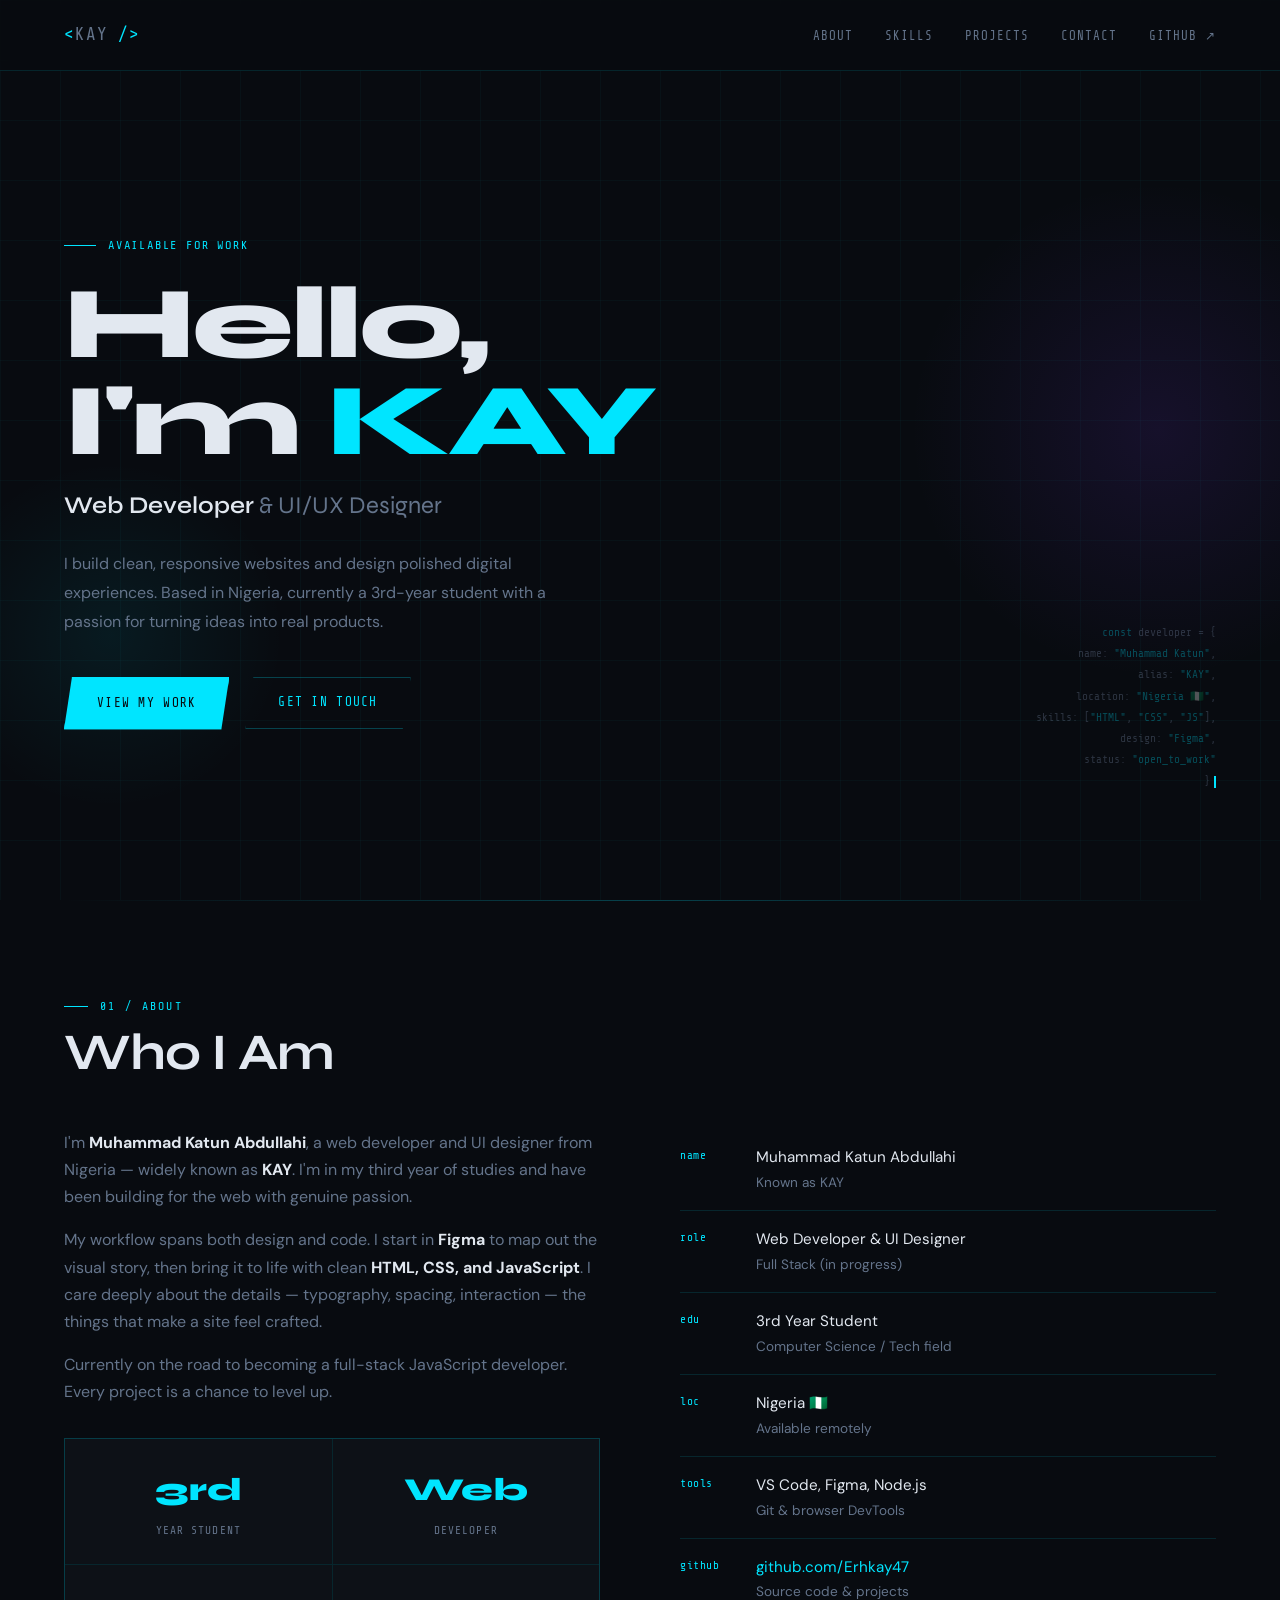
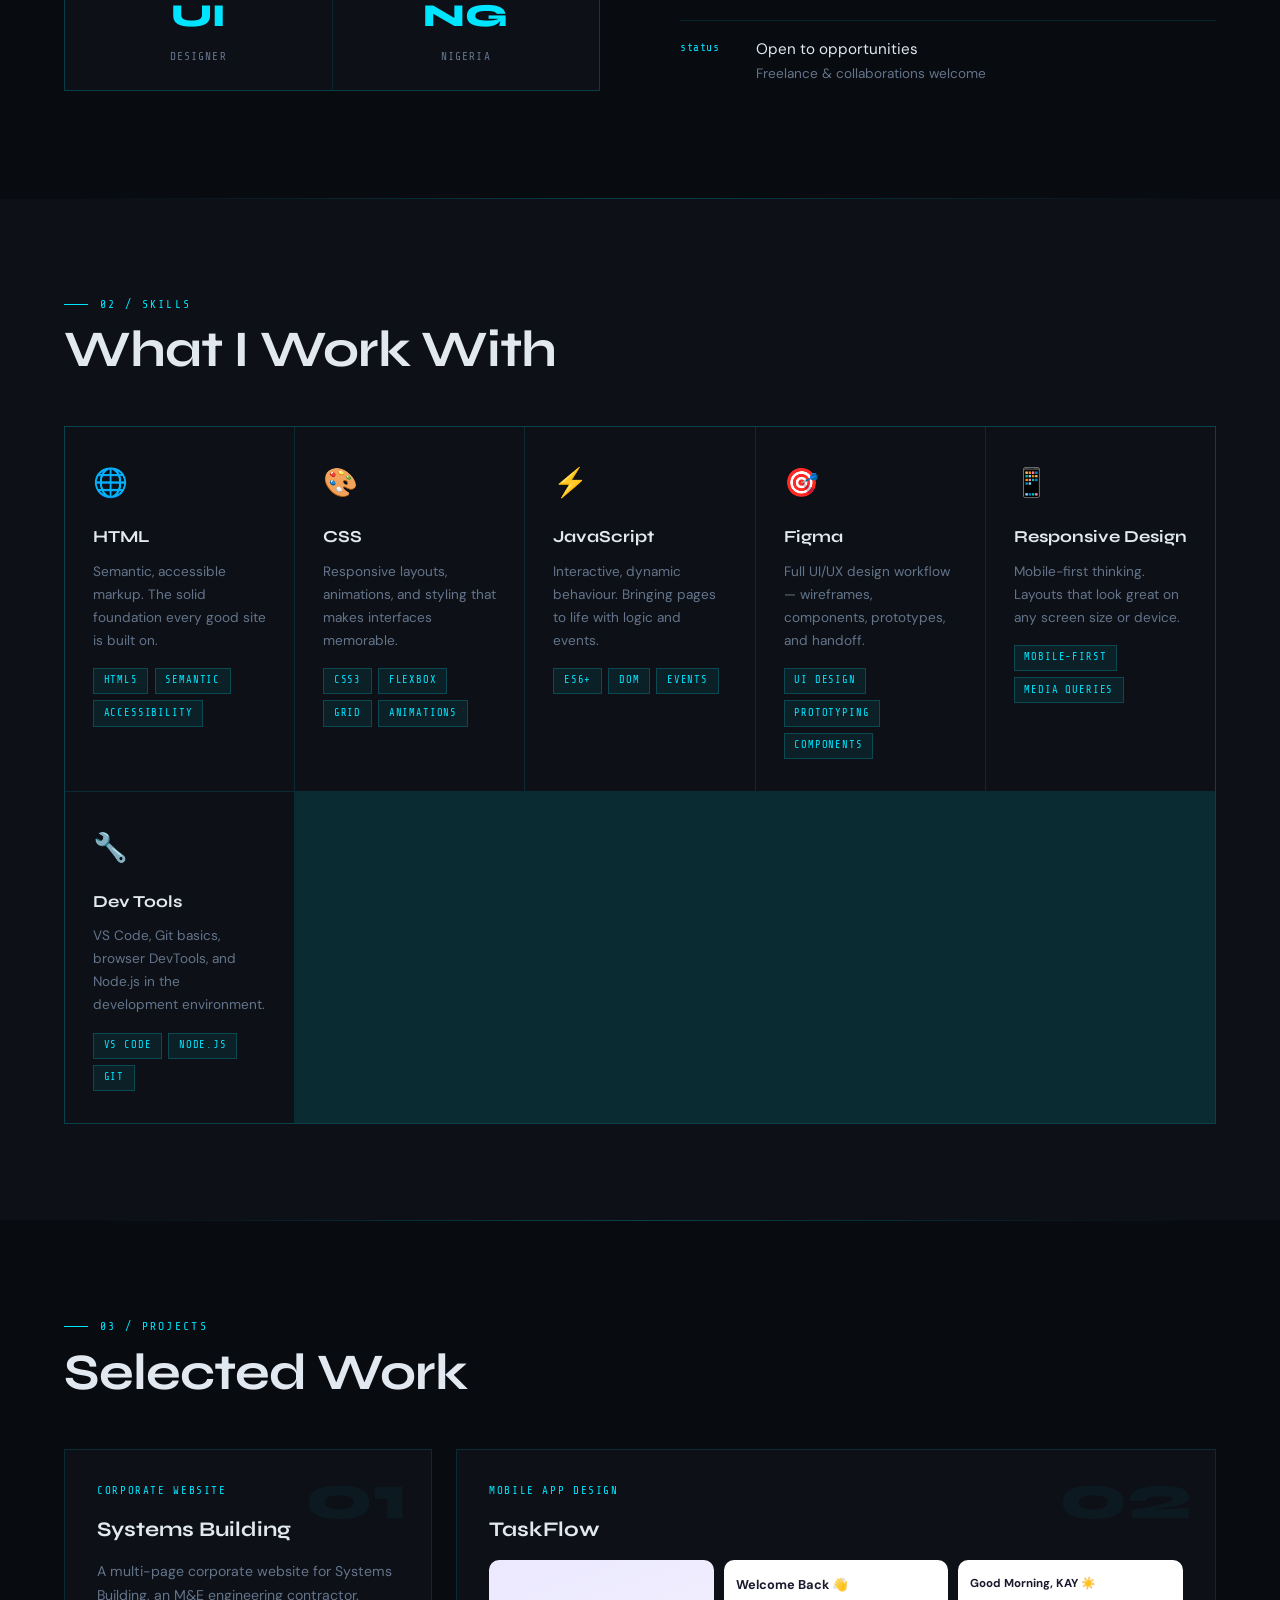
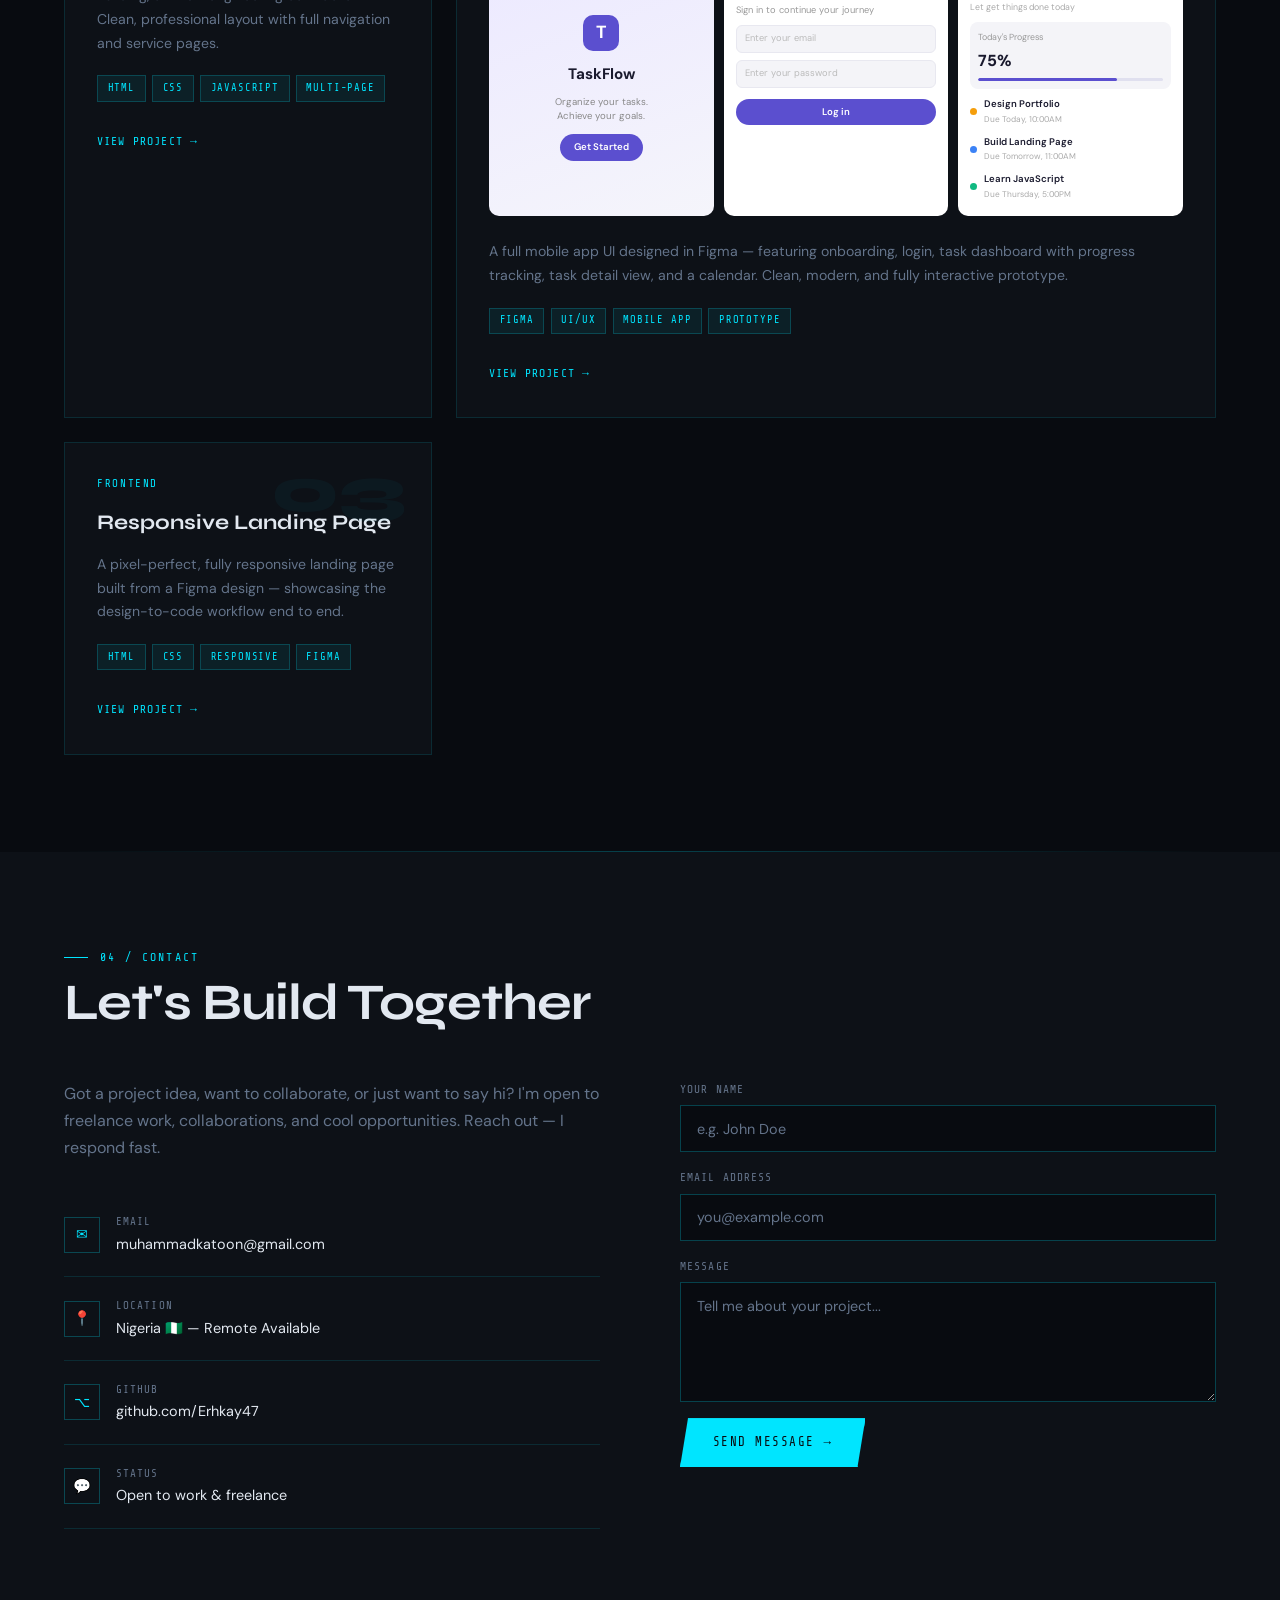
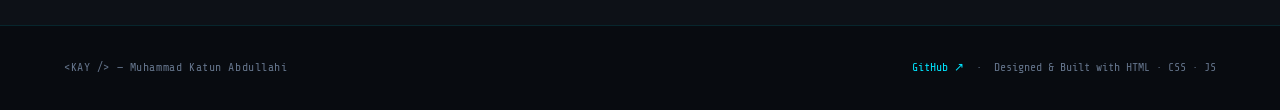
==== index.html @ c8a6af9a "Add files via upload" ====
<!DOCTYPE html>
<html lang="en">
<head>
  <meta charset="UTF-8">
  <meta name="viewport" content="width=device-width, initial-scale=1.0">
  <title>KAY — Web Developer & Designer</title>
  <link href="https://fonts.googleapis.com/css2?family=Share+Tech+Mono&family=Syne:wght@400;600;700;800&family=DM+Sans:wght@300;400;500&display=swap" rel="stylesheet">
  <link rel="stylesheet" href="style.css">
</head>
<body>

  <!-- NAV -->
  <nav>
    <a href="#home" class="nav-logo">&lt;<span>KAY</span> /&gt;</a>
    <ul class="nav-links" id="navLinks">
      <li><a href="#about" class="nav-close-link">About</a></li>
      <li><a href="#skills" class="nav-close-link">Skills</a></li>
      <li><a href="#projects" class="nav-close-link">Projects</a></li>
      <li><a href="#contact" class="nav-close-link">Contact</a></li>
      <li><a href="https://github.com/Erhkay47" target="_blank" rel="noopener">GitHub ↗</a></li>
    </ul>
    <button class="hamburger" id="hamburger" aria-label="Toggle menu">
      <span></span>
      <span></span>
      <span></span>
    </button>
  </nav>

  <!-- MOBILE MENU OVERLAY -->
  <div class="mobile-menu" id="mobileMenu">
    <ul>
      <li><a href="#about" class="mobile-link">About</a></li>
      <li><a href="#skills" class="mobile-link">Skills</a></li>
      <li><a href="#projects" class="mobile-link">Projects</a></li>
      <li><a href="#contact" class="mobile-link">Contact</a></li>
      <li><a href="https://github.com/Erhkay47" target="_blank" rel="noopener" class="mobile-link">GitHub ↗</a></li>
    </ul>
  </div>

  <!-- HERO -->
  <section class="hero" id="home">
    <div class="hero-grid-bg"></div>
    <div class="hero-glow"></div>
    <div class="hero-glow2"></div>

    <div class="hero-content">
      <div class="hero-tag fade-in">Available for work</div>
      <h1 class="hero-name fade-in">
        Hello,<br>I'm <span class="accent">KAY</span>
      </h1>
      <p class="hero-title fade-in">
        <strong>Web Developer</strong> & UI/UX Designer
      </p>
      <p class="hero-desc fade-in">
        I build clean, responsive websites and design polished digital experiences. Based in Nigeria, currently a 3rd-year student with a passion for turning ideas into real products.
      </p>
      <div class="hero-cta fade-in">
        <a href="#projects" class="btn-primary">View My Work</a>
        <a href="#contact" class="btn-secondary">Get In Touch</a>
      </div>
    </div>

    <div class="hero-code-block">
      <div><span class="hl">const</span> developer = {</div>
      <div>&nbsp;&nbsp;name: <span class="hl">"Muhammad Katun"</span>,</div>
      <div>&nbsp;&nbsp;alias: <span class="hl">"KAY"</span>,</div>
      <div>&nbsp;&nbsp;location: <span class="hl">"Nigeria 🇳🇬"</span>,</div>
      <div>&nbsp;&nbsp;skills: [<span class="hl">"HTML"</span>, <span class="hl">"CSS"</span>, <span class="hl">"JS"</span>],</div>
      <div>&nbsp;&nbsp;design: <span class="hl">"Figma"</span>,</div>
      <div>&nbsp;&nbsp;status: <span class="hl">"open_to_work"</span></div>
      <div>}<span class="cursor"></span></div>
    </div>
  </section>

  <div class="divider"></div>

  <!-- ABOUT -->
  <section id="about">
    <div class="section-label">01 / About</div>
    <h2 class="section-title">Who I Am</h2>

    <div class="about-layout">
      <div class="about-text">
        <p>
          I'm <strong>Muhammad Katun Abdullahi</strong>, a web developer and UI designer from Nigeria — widely known as <strong>KAY</strong>. I'm in my third year of studies and have been building for the web with genuine passion.
        </p>
        <p>
          My workflow spans both design and code. I start in <strong>Figma</strong> to map out the visual story, then bring it to life with clean <strong>HTML, CSS, and JavaScript</strong>. I care deeply about the details — typography, spacing, interaction — the things that make a site feel crafted.
        </p>
        <p>
          Currently on the road to becoming a full-stack JavaScript developer. Every project is a chance to level up.
        </p>

        <div class="about-stats">
          <div class="stat">
            <div class="stat-num">3rd</div>
            <div class="stat-label">Year Student</div>
          </div>
          <div class="stat">
            <div class="stat-num">Web</div>
            <div class="stat-label">Developer</div>
          </div>
          <div class="stat">
            <div class="stat-num">UI</div>
            <div class="stat-label">Designer</div>
          </div>
          <div class="stat">
            <div class="stat-num">NG</div>
            <div class="stat-label">Nigeria</div>
          </div>
        </div>
      </div>

      <div class="about-details">
        <div class="detail-item">
          <div class="detail-icon">name</div>
          <div class="detail-val">
            Muhammad Katun Abdullahi
            <span>Known as KAY</span>
          </div>
        </div>
        <div class="detail-item">
          <div class="detail-icon">role</div>
          <div class="detail-val">
            Web Developer & UI Designer
            <span>Full Stack (in progress)</span>
          </div>
        </div>
        <div class="detail-item">
          <div class="detail-icon">edu</div>
          <div class="detail-val">
            3rd Year Student
            <span>Computer Science / Tech field</span>
          </div>
        </div>
        <div class="detail-item">
          <div class="detail-icon">loc</div>
          <div class="detail-val">
            Nigeria 🇳🇬
            <span>Available remotely</span>
          </div>
        </div>
        <div class="detail-item">
          <div class="detail-icon">tools</div>
          <div class="detail-val">
            VS Code, Figma, Node.js
            <span>Git & browser DevTools</span>
          </div>
        </div>
        <div class="detail-item">
          <div class="detail-icon">github</div>
          <div class="detail-val">
            <a href="https://github.com/Erhkay47" target="_blank" rel="noopener" style="color: var(--accent); text-decoration: none;">github.com/Erhkay47</a>
            <span>Source code & projects</span>
          </div>
        </div>
        <div class="detail-item">
          <div class="detail-icon">status</div>
          <div class="detail-val">
            Open to opportunities
            <span>Freelance & collaborations welcome</span>
          </div>
        </div>
      </div>
    </div>
  </section>

  <div class="divider"></div>

  <!-- SKILLS -->
  <section id="skills">
    <div class="section-label">02 / Skills</div>
    <h2 class="section-title">What I Work With</h2>

    <div class="skills-grid">
      <div class="skill-card">
        <div class="skill-icon">🌐</div>
        <div class="skill-name">HTML</div>
        <div class="skill-desc">Semantic, accessible markup. The solid foundation every good site is built on.</div>
        <div class="skill-tags">
          <span class="tag">HTML5</span>
          <span class="tag">Semantic</span>
          <span class="tag">Accessibility</span>
        </div>
      </div>
      <div class="skill-card">
        <div class="skill-icon">🎨</div>
        <div class="skill-name">CSS</div>
        <div class="skill-desc">Responsive layouts, animations, and styling that makes interfaces memorable.</div>
        <div class="skill-tags">
          <span class="tag">CSS3</span>
          <span class="tag">Flexbox</span>
          <span class="tag">Grid</span>
          <span class="tag">Animations</span>
        </div>
      </div>
      <div class="skill-card">
        <div class="skill-icon">⚡</div>
        <div class="skill-name">JavaScript</div>
        <div class="skill-desc">Interactive, dynamic behaviour. Bringing pages to life with logic and events.</div>
        <div class="skill-tags">
          <span class="tag">ES6+</span>
          <span class="tag">DOM</span>
          <span class="tag">Events</span>
        </div>
      </div>
      <div class="skill-card">
        <div class="skill-icon">🎯</div>
        <div class="skill-name">Figma</div>
        <div class="skill-desc">Full UI/UX design workflow — wireframes, components, prototypes, and handoff.</div>
        <div class="skill-tags">
          <span class="tag">UI Design</span>
          <span class="tag">Prototyping</span>
          <span class="tag">Components</span>
        </div>
      </div>
      <div class="skill-card">
        <div class="skill-icon">📱</div>
        <div class="skill-name">Responsive Design</div>
        <div class="skill-desc">Mobile-first thinking. Layouts that look great on any screen size or device.</div>
        <div class="skill-tags">
          <span class="tag">Mobile-first</span>
          <span class="tag">Media Queries</span>
        </div>
      </div>
      <div class="skill-card">
        <div class="skill-icon">🔧</div>
        <div class="skill-name">Dev Tools</div>
        <div class="skill-desc">VS Code, Git basics, browser DevTools, and Node.js in the development environment.</div>
        <div class="skill-tags">
          <span class="tag">VS Code</span>
          <span class="tag">Node.js</span>
          <span class="tag">Git</span>
        </div>
      </div>
    </div>
  </section>

  <div class="divider"></div>

  <!-- PROJECTS -->
  <section id="projects">
    <div class="section-label">03 / Projects</div>
    <h2 class="section-title">Selected Work</h2>

    <div class="projects-grid">
      <div class="project-card" data-num="01">
        <div class="project-type">Corporate Website</div>
        <div class="project-title">Systems Building</div>
        <div class="project-desc">A multi-page corporate website for Systems Building, an M&E engineering contractor. Clean, professional layout with full navigation and service pages.</div>
        <div class="project-stack">
          <span class="tag">HTML</span>
          <span class="tag">CSS</span>
          <span class="tag">JavaScript</span>
          <span class="tag">Multi-page</span>
        </div>
        <a href="#" class="project-link">View project →</a>
      </div>

      <div class="project-card taskflow-card" data-num="02">
        <div class="project-type">Mobile App Design</div>
        <div class="project-title">TaskFlow</div>
        <div class="taskflow-screens">
          <div class="tf-screen tf-screen--onboard">
            <div class="tf-logo-wrap"><div class="tf-logo">T</div></div>
            <div class="tf-screen-title">TaskFlow</div>
            <div class="tf-screen-sub">Organize your tasks.<br>Achieve your goals.</div>
            <div class="tf-btn">Get Started</div>
          </div>
          <div class="tf-screen tf-screen--login">
            <div class="tf-login-title">Welcome Back 👋</div>
            <div class="tf-login-sub">Sign in to continue your journey</div>
            <div class="tf-input">Enter your email</div>
            <div class="tf-input">Enter your password</div>
            <div class="tf-btn">Log in</div>
          </div>
          <div class="tf-screen tf-screen--dash">
            <div class="tf-dash-greet">Good Morning, KAY ☀️</div>
            <div class="tf-dash-sub">Let get things done today</div>
            <div class="tf-progress-box">
              <div class="tf-progress-label">Today's Progress</div>
              <div class="tf-progress-num">75%</div>
              <div class="tf-progress-bar"><div class="tf-progress-fill"></div></div>
            </div>
            <div class="tf-task-item"><span class="tf-dot tf-dot--orange"></span><div><div class="tf-task-name">Design Portfolio</div><div class="tf-task-due">Due Today, 10:00AM</div></div></div>
            <div class="tf-task-item"><span class="tf-dot tf-dot--blue"></span><div><div class="tf-task-name">Build Landing Page</div><div class="tf-task-due">Due Tomorrow, 11:00AM</div></div></div>
            <div class="tf-task-item"><span class="tf-dot tf-dot--green"></span><div><div class="tf-task-name">Learn JavaScript</div><div class="tf-task-due">Due Thursday, 5:00PM</div></div></div>
          </div>
        </div>
        <div class="project-desc">A full mobile app UI designed in Figma — featuring onboarding, login, task dashboard with progress tracking, task detail view, and a calendar. Clean, modern, and fully interactive prototype.</div>
        <div class="project-stack">
          <span class="tag">Figma</span>
          <span class="tag">UI/UX</span>
          <span class="tag">Mobile App</span>
          <span class="tag">Prototype</span>
        </div>
        <a href="#" class="project-link">View project →</a>
      </div>

      <div class="project-card" data-num="03">
        <div class="project-type">Frontend</div>
        <div class="project-title">Responsive Landing Page</div>
        <div class="project-desc">A pixel-perfect, fully responsive landing page built from a Figma design — showcasing the design-to-code workflow end to end.</div>
        <div class="project-stack">
          <span class="tag">HTML</span>
          <span class="tag">CSS</span>
          <span class="tag">Responsive</span>
          <span class="tag">Figma</span>
        </div>
        <a href="#" class="project-link">View project →</a>
      </div>
    </div>
  </section>

  <div class="divider"></div>

  <!-- CONTACT -->
  <section id="contact">
    <div class="section-label">04 / Contact</div>
    <h2 class="section-title">Let's Build Together</h2>

    <div class="contact-layout">
      <div class="contact-info">
        <p>Got a project idea, want to collaborate, or just want to say hi? I'm open to freelance work, collaborations, and cool opportunities. Reach out — I respond fast.</p>

        <a href="mailto:muhammadkatoon@gmail.com" class="contact-item">
          <div class="contact-item-icon">✉</div>
          <div>
            <div class="contact-item-label">Email</div>
            <div class="contact-item-val">muhammadkatoon@gmail.com</div>
          </div>
        </a>

        <div class="contact-item">
          <div class="contact-item-icon">📍</div>
          <div>
            <div class="contact-item-label">Location</div>
            <div class="contact-item-val">Nigeria 🇳🇬 — Remote Available</div>
          </div>
        </div>

        <a href="https://github.com/Erhkay47" target="_blank" rel="noopener" class="contact-item">
          <div class="contact-item-icon">⌥</div>
          <div>
            <div class="contact-item-label">GitHub</div>
            <div class="contact-item-val">github.com/Erhkay47</div>
          </div>
        </a>

        <div class="contact-item">
          <div class="contact-item-icon">💬</div>
          <div>
            <div class="contact-item-label">Status</div>
            <div class="contact-item-val">Open to work & freelance</div>
          </div>
        </div>
      </div>

      <form class="contact-form" onsubmit="handleSubmit(event)">
        <div class="form-group">
          <label class="form-label">Your Name</label>
          <input type="text" class="form-input" placeholder="e.g. John Doe" required>
        </div>
        <div class="form-group">
          <label class="form-label">Email Address</label>
          <input type="email" class="form-input" placeholder="you@example.com" required>
        </div>
        <div class="form-group">
          <label class="form-label">Message</label>
          <textarea class="form-input" placeholder="Tell me about your project..."></textarea>
        </div>
        <button type="submit" class="form-btn">Send Message →</button>
      </form>
    </div>
  </section>

  <!-- FOOTER -->
  <footer>
    <div class="footer-left">&lt;KAY /&gt; — Muhammad Katun Abdullahi</div>
    <div class="footer-right">
      <a href="https://github.com/Erhkay47" target="_blank" rel="noopener" style="color: var(--accent); text-decoration: none; font-family: var(--mono); font-size: 0.72rem;">GitHub ↗</a>
      &nbsp;·&nbsp; Designed & Built with HTML · CSS · JS
    </div>
  </footer>

  <script src="script.js"></script>
</body>
</html>
---- style.css ----
*, *::before, *::after { margin: 0; padding: 0; box-sizing: border-box; }

:root {
  --bg: #080b10;
  --bg2: #0d1117;
  --bg3: #111820;
  --accent: #00e5ff;
  --accent2: #7c3aed;
  --text: #e2e8f0;
  --muted: #64748b;
  --border: rgba(0, 229, 255, 0.12);
  --border2: rgba(0, 229, 255, 0.25);
  --mono: 'Share Tech Mono', monospace;
  --display: 'Syne', sans-serif;
  --body: 'DM Sans', sans-serif;
}

html { scroll-behavior: smooth; }

body {
  background: var(--bg);
  color: var(--text);
  font-family: var(--body);
  font-size: 16px;
  line-height: 1.7;
  overflow-x: hidden;
}

::selection { background: rgba(0,229,255,0.2); color: var(--accent); }

::-webkit-scrollbar { width: 4px; }
::-webkit-scrollbar-track { background: var(--bg); }
::-webkit-scrollbar-thumb { background: var(--accent2); border-radius: 2px; }

/* NAV */
nav {
  position: fixed; top: 0; left: 0; right: 0; z-index: 100;
  display: flex; align-items: center; justify-content: space-between;
  padding: 1.25rem 5%;
  background: rgba(8,11,16,0.85);
  backdrop-filter: blur(12px);
  border-bottom: 0.5px solid var(--border);
}

.nav-logo {
  font-family: var(--mono);
  font-size: 1.1rem;
  color: var(--accent);
  letter-spacing: 0.05em;
  text-decoration: none;
}

.nav-logo span { color: var(--muted); }

.nav-links { display: flex; gap: 2rem; list-style: none; }

.nav-links a {
  font-family: var(--mono);
  font-size: 0.78rem;
  color: var(--muted);
  text-decoration: none;
  letter-spacing: 0.08em;
  text-transform: uppercase;
  transition: color 0.3s ease, letter-spacing 0.3s ease;
  position: relative;
  padding-bottom: 3px;
}

.nav-links a::after {
  content: '';
  position: absolute; bottom: -3px; left: 0; right: 0;
  height: 1px; background: var(--accent);
  transform: scaleX(0);
  transform-origin: left;
  transition: transform 0.35s cubic-bezier(0.4, 0, 0.2, 1);
}

.nav-links a:hover { color: var(--accent); letter-spacing: 0.12em; }
.nav-links a:hover::after { transform: scaleX(1); }

.nav-links a.active { color: var(--accent); }
.nav-links a.active::after { transform: scaleX(1); }

/* HERO */
.hero {
  min-height: 100vh;
  display: flex; align-items: center;
  padding: 8rem 5% 4rem;
  position: relative;
  overflow: hidden;
}

.hero-grid-bg {
  position: absolute; inset: 0; z-index: 0;
  background-image:
    linear-gradient(rgba(0,229,255,0.03) 1px, transparent 1px),
    linear-gradient(90deg, rgba(0,229,255,0.03) 1px, transparent 1px);
  background-size: 60px 60px;
}

.hero-glow {
  position: absolute; top: 20%; right: -10%;
  width: 500px; height: 500px;
  background: radial-gradient(circle, rgba(124,58,237,0.12) 0%, transparent 70%);
  pointer-events: none;
}

.hero-glow2 {
  position: absolute; bottom: 10%; left: -5%;
  width: 350px; height: 350px;
  background: radial-gradient(circle, rgba(0,229,255,0.07) 0%, transparent 70%);
  pointer-events: none;
}

.hero-content { position: relative; z-index: 1; max-width: 720px; }

.hero-tag {
  font-family: var(--mono);
  font-size: 0.75rem;
  color: var(--accent);
  letter-spacing: 0.15em;
  text-transform: uppercase;
  margin-bottom: 1.25rem;
  display: flex; align-items: center; gap: 0.75rem;
}

.hero-tag::before {
  content: '';
  display: inline-block; width: 32px; height: 1px;
  background: var(--accent);
}

.hero-name {
  font-family: var(--display);
  font-size: clamp(3.5rem, 8vw, 7rem);
  font-weight: 800;
  line-height: 0.95;
  letter-spacing: -0.03em;
  margin-bottom: 1rem;
}

.hero-name .accent { color: var(--accent); }

.hero-title {
  font-family: var(--display);
  font-size: clamp(1.1rem, 2.5vw, 1.5rem);
  font-weight: 400;
  color: var(--muted);
  margin-bottom: 1.5rem;
}

.hero-title strong { color: var(--text); font-weight: 600; }

.hero-desc {
  font-size: 1rem;
  color: var(--muted);
  max-width: 520px;
  margin-bottom: 2.5rem;
  line-height: 1.8;
}

.hero-cta { display: flex; gap: 1rem; flex-wrap: wrap; }

.btn-primary {
  font-family: var(--mono);
  font-size: 0.8rem;
  letter-spacing: 0.1em;
  text-transform: uppercase;
  color: var(--bg);
  background: var(--accent);
  padding: 0.9rem 2rem;
  text-decoration: none;
  border: 1px solid var(--accent);
  transition: all 0.2s;
  clip-path: polygon(8px 0%, 100% 0%, calc(100% - 8px) 100%, 0% 100%);
}

.btn-primary:hover { background: transparent; color: var(--accent); }

.btn-secondary {
  font-family: var(--mono);
  font-size: 0.8rem;
  letter-spacing: 0.1em;
  text-transform: uppercase;
  color: var(--accent);
  background: transparent;
  padding: 0.9rem 2rem;
  text-decoration: none;
  border: 1px solid var(--border2);
  transition: all 0.2s;
  clip-path: polygon(8px 0%, 100% 0%, calc(100% - 8px) 100%, 0% 100%);
}

.btn-secondary:hover { border-color: var(--accent); }

.hero-code-block {
  position: absolute; right: 5%; bottom: 12%;
  font-family: var(--mono);
  font-size: 0.7rem;
  color: rgba(100,116,139,0.4);
  line-height: 1.9;
  text-align: right;
  z-index: 1;
  animation: float 6s ease-in-out infinite;
}

@keyframes float {
  0%, 100% { transform: translateY(0); }
  50% { transform: translateY(-10px); }
}

.hero-code-block .hl { color: rgba(0,229,255,0.3); }

/* SECTIONS */
section { padding: 6rem 5%; }

.section-label {
  font-family: var(--mono);
  font-size: 0.72rem;
  letter-spacing: 0.2em;
  text-transform: uppercase;
  color: var(--accent);
  margin-bottom: 0.5rem;
  display: flex; align-items: center; gap: 0.75rem;
}

.section-label::before {
  content: '';
  display: inline-block; width: 24px; height: 1px;
  background: var(--accent);
}

.section-title {
  font-family: var(--display);
  font-size: clamp(2rem, 5vw, 3.2rem);
  font-weight: 700;
  letter-spacing: -0.02em;
  margin-bottom: 3rem;
  line-height: 1.1;
}

.divider {
  height: 1px;
  background: linear-gradient(90deg, transparent, var(--border2), transparent);
  margin: 0 5%;
}

/* ABOUT */
.about-layout {
  display: grid;
  grid-template-columns: 1fr 1fr;
  gap: 5rem;
  align-items: start;
}

.about-text p { color: var(--muted); margin-bottom: 1rem; }
.about-text p strong { color: var(--text); }

.about-stats {
  display: grid;
  grid-template-columns: 1fr 1fr;
  gap: 1px;
  background: var(--border);
  border: 1px solid var(--border);
  margin-top: 2rem;
}

.stat { background: var(--bg2); padding: 1.5rem; text-align: center; }

.stat-num {
  font-family: var(--display);
  font-size: 2rem;
  font-weight: 800;
  color: var(--accent);
}

.stat-label {
  font-family: var(--mono);
  font-size: 0.7rem;
  letter-spacing: 0.1em;
  text-transform: uppercase;
  color: var(--muted);
  margin-top: 0.25rem;
}

.detail-item {
  display: flex; align-items: flex-start; gap: 1rem;
  padding: 1rem 0;
  border-bottom: 0.5px solid var(--border);
}

.detail-item:last-child { border-bottom: none; }

.detail-icon {
  font-family: var(--mono);
  font-size: 0.7rem;
  color: var(--accent);
  min-width: 60px;
  padding-top: 0.1rem;
  letter-spacing: 0.05em;
}

.detail-val { color: var(--text); font-size: 0.95rem; }
.detail-val span { color: var(--muted); font-size: 0.85rem; display: block; }

/* SKILLS */
#skills { background: var(--bg2); }

.skills-grid {
  display: grid;
  grid-template-columns: repeat(auto-fit, minmax(220px, 1fr));
  gap: 1px;
  background: var(--border);
  border: 1px solid var(--border);
}

.skill-card {
  background: var(--bg2);
  padding: 2rem 1.75rem;
  transition: background 0.2s;
  position: relative;
  overflow: hidden;
}

.skill-card::before {
  content: '';
  position: absolute; top: 0; left: 0; right: 0;
  height: 2px;
  background: linear-gradient(90deg, var(--accent), var(--accent2));
  transform: scaleX(0);
  transition: transform 0.3s;
}

.skill-card:hover { background: var(--bg3); }
.skill-card:hover::before { transform: scaleX(1); }

.skill-icon { font-size: 1.75rem; margin-bottom: 1rem; }

.skill-name {
  font-family: var(--display);
  font-weight: 700;
  font-size: 1.05rem;
  margin-bottom: 0.5rem;
}

.skill-desc { font-size: 0.85rem; color: var(--muted); }

.skill-tags { display: flex; flex-wrap: wrap; gap: 0.4rem; margin-top: 1rem; }

.tag {
  font-family: var(--mono);
  font-size: 0.65rem;
  letter-spacing: 0.08em;
  text-transform: uppercase;
  color: var(--accent);
  background: rgba(0,229,255,0.07);
  border: 0.5px solid rgba(0,229,255,0.2);
  padding: 0.2rem 0.6rem;
}

/* PROJECTS */
.projects-grid {
  display: grid;
  grid-template-columns: repeat(auto-fit, minmax(300px, 1fr));
  gap: 1.5rem;
}

.project-card {
  background: var(--bg2);
  border: 0.5px solid var(--border);
  padding: 2rem;
  position: relative;
  overflow: hidden;
  transition: border-color 0.2s, transform 0.2s;
}

.project-card:hover { border-color: var(--border2); transform: translateY(-3px); }

.project-card::after {
  content: attr(data-num);
  position: absolute; top: 1rem; right: 1.5rem;
  font-family: var(--display);
  font-size: 4rem;
  font-weight: 800;
  color: rgba(0,229,255,0.04);
  line-height: 1;
}

.project-type {
  font-family: var(--mono);
  font-size: 0.68rem;
  letter-spacing: 0.15em;
  text-transform: uppercase;
  color: var(--accent);
  margin-bottom: 0.75rem;
}

.project-title {
  font-family: var(--display);
  font-size: 1.3rem;
  font-weight: 700;
  margin-bottom: 0.75rem;
}

.project-desc { font-size: 0.88rem; color: var(--muted); margin-bottom: 1.25rem; }

.project-stack { display: flex; flex-wrap: wrap; gap: 0.4rem; margin-bottom: 1.5rem; }

.project-link {
  font-family: var(--mono);
  font-size: 0.72rem;
  letter-spacing: 0.1em;
  text-transform: uppercase;
  color: var(--accent);
  text-decoration: none;
  display: inline-flex; align-items: center; gap: 0.5rem;
  transition: gap 0.2s;
}

.project-link:hover { gap: 0.9rem; }

/* TASKFLOW PREVIEW */
.taskflow-card { grid-column: span 2; }

.taskflow-screens {
  display: flex;
  gap: 10px;
  margin-bottom: 1.5rem;
  overflow: hidden;
}

.tf-screen {
  flex: 1;
  background: #f5f5fb;
  border-radius: 10px;
  padding: 14px 12px;
  min-width: 0;
  font-family: var(--body);
  display: flex;
  flex-direction: column;
  gap: 7px;
  min-height: 200px;
}

.tf-screen--onboard {
  align-items: center;
  justify-content: center;
  background: linear-gradient(160deg, #ece9ff 0%, #f5f5fb 100%);
}

.tf-logo-wrap {
  margin-bottom: 4px;
}

.tf-logo {
  width: 36px; height: 36px;
  background: #5b4fcf;
  border-radius: 10px;
  display: flex; align-items: center; justify-content: center;
  color: #fff;
  font-size: 1.1rem;
  font-weight: 700;
}

.tf-screen-title {
  font-size: 0.95rem;
  font-weight: 700;
  color: #1a1a2e;
}

.tf-screen-sub {
  font-size: 0.6rem;
  color: #888;
  text-align: center;
  line-height: 1.5;
}

.tf-btn {
  background: #5b4fcf;
  color: #fff;
  font-size: 0.6rem;
  font-weight: 600;
  padding: 5px 14px;
  border-radius: 20px;
  margin-top: 4px;
  text-align: center;
}

.tf-screen--login { background: #fff; }

.tf-login-title {
  font-size: 0.8rem;
  font-weight: 700;
  color: #1a1a2e;
}

.tf-login-sub { font-size: 0.58rem; color: #999; }

.tf-input {
  background: #f4f4f8;
  border-radius: 6px;
  padding: 5px 8px;
  font-size: 0.58rem;
  color: #bbb;
  border: 0.5px solid #e8e8f0;
}

.tf-screen--dash { background: #fff; }

.tf-dash-greet { font-size: 0.72rem; font-weight: 700; color: #1a1a2e; }
.tf-dash-sub { font-size: 0.55rem; color: #aaa; }

.tf-progress-box {
  background: #f4f4f8;
  border-radius: 8px;
  padding: 8px;
}

.tf-progress-label { font-size: 0.55rem; color: #999; margin-bottom: 2px; }
.tf-progress-num { font-size: 1rem; font-weight: 800; color: #1a1a2e; }

.tf-progress-bar {
  height: 3px;
  background: #e0e0ef;
  border-radius: 2px;
  margin-top: 4px;
  overflow: hidden;
}

.tf-progress-fill {
  height: 100%;
  width: 75%;
  background: #5b4fcf;
  border-radius: 2px;
}

.tf-task-item {
  display: flex;
  align-items: center;
  gap: 7px;
}

.tf-dot {
  width: 7px; height: 7px;
  border-radius: 50%;
  flex-shrink: 0;
}

.tf-dot--orange { background: #f59e0b; }
.tf-dot--blue { background: #3b82f6; }
.tf-dot--green { background: #10b981; }

.tf-task-name { font-size: 0.6rem; font-weight: 600; color: #1a1a2e; }
.tf-task-due { font-size: 0.52rem; color: #aaa; }

@media (max-width: 768px) {
  .taskflow-card { grid-column: span 1; }
  .taskflow-screens { flex-direction: column; }
}

/* CONTACT */
#contact { background: var(--bg2); }

.contact-layout {
  display: grid;
  grid-template-columns: 1fr 1fr;
  gap: 5rem;
  align-items: start;
}

.contact-info p { color: var(--muted); margin-bottom: 2rem; }

.contact-item {
  display: flex; align-items: center; gap: 1rem;
  padding: 1.25rem 0;
  border-bottom: 0.5px solid var(--border);
  text-decoration: none;
  color: inherit;
  transition: color 0.2s;
}

.contact-item:hover .contact-item-val { color: var(--accent); }

.contact-item-icon {
  width: 36px; height: 36px;
  border: 0.5px solid var(--border2);
  display: flex; align-items: center; justify-content: center;
  font-size: 0.9rem;
  color: var(--accent);
  flex-shrink: 0;
}

.contact-item-label {
  font-family: var(--mono);
  font-size: 0.68rem;
  letter-spacing: 0.1em;
  text-transform: uppercase;
  color: var(--muted);
}

.contact-item-val { font-size: 0.9rem; }

.contact-form { display: flex; flex-direction: column; gap: 1rem; }

.form-group { display: flex; flex-direction: column; gap: 0.4rem; }

.form-label {
  font-family: var(--mono);
  font-size: 0.7rem;
  letter-spacing: 0.1em;
  text-transform: uppercase;
  color: var(--muted);
}

.form-input {
  background: var(--bg);
  border: 0.5px solid var(--border2);
  color: var(--text);
  padding: 0.85rem 1rem;
  font-family: var(--body);
  font-size: 0.9rem;
  outline: none;
  transition: border-color 0.2s;
  width: 100%;
}

.form-input:focus { border-color: var(--accent); }
.form-input::placeholder { color: var(--muted); }

textarea.form-input { resize: vertical; min-height: 120px; }

.form-btn {
  font-family: var(--mono);
  font-size: 0.78rem;
  letter-spacing: 0.12em;
  text-transform: uppercase;
  color: var(--bg);
  background: var(--accent);
  border: 1px solid var(--accent);
  padding: 1rem 2rem;
  cursor: pointer;
  transition: all 0.2s;
  align-self: flex-start;
  clip-path: polygon(8px 0%, 100% 0%, calc(100% - 8px) 100%, 0% 100%);
}

.form-btn:hover { background: transparent; color: var(--accent); }

/* FOOTER */
footer {
  padding: 2rem 5%;
  border-top: 0.5px solid var(--border);
  display: flex; align-items: center; justify-content: space-between;
}

.footer-left {
  font-family: var(--mono);
  font-size: 0.72rem;
  color: var(--muted);
  letter-spacing: 0.05em;
}

.footer-right {
  font-family: var(--mono);
  font-size: 0.72rem;
  color: var(--muted);
}

/* ANIMATIONS */
.fade-in {
  opacity: 0;
  transform: translateY(20px);
  animation: fadeUp 0.7s ease forwards;
}

@keyframes fadeUp {
  to { opacity: 1; transform: translateY(0); }
}

.fade-in:nth-child(1) { animation-delay: 0.1s; }
.fade-in:nth-child(2) { animation-delay: 0.25s; }
.fade-in:nth-child(3) { animation-delay: 0.4s; }
.fade-in:nth-child(4) { animation-delay: 0.55s; }

.cursor {
  display: inline-block;
  width: 2px; height: 1.1em;
  background: var(--accent);
  vertical-align: middle;
  margin-left: 4px;
  animation: blink 1s step-end infinite;
}

@keyframes blink { 50% { opacity: 0; } }

/* HAMBURGER */
.hamburger {
  display: none;
  flex-direction: column;
  justify-content: center;
  gap: 5px;
  background: none;
  border: none;
  cursor: pointer;
  padding: 4px;
  z-index: 200;
}

.hamburger span {
  display: block;
  width: 24px;
  height: 2px;
  background: var(--accent);
  transition: all 0.35s cubic-bezier(0.4, 0, 0.2, 1);
  transform-origin: center;
}

.hamburger.open span:nth-child(1) { transform: translateY(7px) rotate(45deg); }
.hamburger.open span:nth-child(2) { opacity: 0; transform: scaleX(0); }
.hamburger.open span:nth-child(3) { transform: translateY(-7px) rotate(-45deg); }

/* NAV shrinks when mobile menu is open */
nav.menu-open {
  padding: 0.6rem 5%;
  background: rgba(8, 11, 16, 0.98);
}

/* MOBILE MENU OVERLAY */
.mobile-menu {
  position: fixed;
  inset: 0;
  z-index: 99;
  background: rgba(8, 11, 16, 0.97);
  backdrop-filter: blur(20px);
  display: flex;
  flex-direction: column;
  align-items: center;
  justify-content: center;

  /* hidden state */
  opacity: 0;
  pointer-events: none;
  transform: translateY(-12px);
  transition:
    opacity 0.4s cubic-bezier(0.4, 0, 0.2, 1),
    transform 0.4s cubic-bezier(0.4, 0, 0.2, 1);
}

.mobile-menu.open {
  opacity: 1;
  pointer-events: all;
  transform: translateY(0);
}

.mobile-menu ul {
  list-style: none;
  display: flex;
  flex-direction: column;
  align-items: center;
  gap: 0.25rem;
}

/* Each link slides + fades in with a stagger */
.mobile-menu li {
  opacity: 0;
  transform: translateY(16px);
  transition:
    opacity 0.35s ease,
    transform 0.35s ease;
}

.mobile-menu.open li:nth-child(1) { opacity: 1; transform: translateY(0); transition-delay: 0.08s; }
.mobile-menu.open li:nth-child(2) { opacity: 1; transform: translateY(0); transition-delay: 0.14s; }
.mobile-menu.open li:nth-child(3) { opacity: 1; transform: translateY(0); transition-delay: 0.20s; }
.mobile-menu.open li:nth-child(4) { opacity: 1; transform: translateY(0); transition-delay: 0.26s; }
.mobile-menu.open li:nth-child(5) { opacity: 1; transform: translateY(0); transition-delay: 0.32s; }

.mobile-link {
  font-family: var(--display);
  font-size: 2.4rem;
  font-weight: 800;
  color: var(--text);
  text-decoration: none;
  letter-spacing: -0.03em;
  padding: 0.6rem 1.5rem;
  display: block;
  transition: color 0.2s, letter-spacing 0.2s;
  position: relative;
}

.mobile-link::after {
  content: '';
  position: absolute;
  bottom: 4px; left: 1.5rem; right: 1.5rem;
  height: 2px;
  background: var(--accent);
  transform: scaleX(0);
  transform-origin: left;
  transition: transform 0.25s ease;
}

.mobile-link:hover { color: var(--accent); letter-spacing: -0.01em; }
.mobile-link:hover::after { transform: scaleX(1); }

/* Smooth scroll offset for fixed nav */
section { scroll-margin-top: 70px; }

/* RESPONSIVE */
@media (max-width: 768px) {
  .about-layout, .contact-layout { grid-template-columns: 1fr; gap: 3rem; }
  .nav-links { display: none; }
  .hamburger { display: flex; }
  .hero-code-block { display: none; }
  nav { transition: padding 0.3s ease, background 0.3s ease; }
}
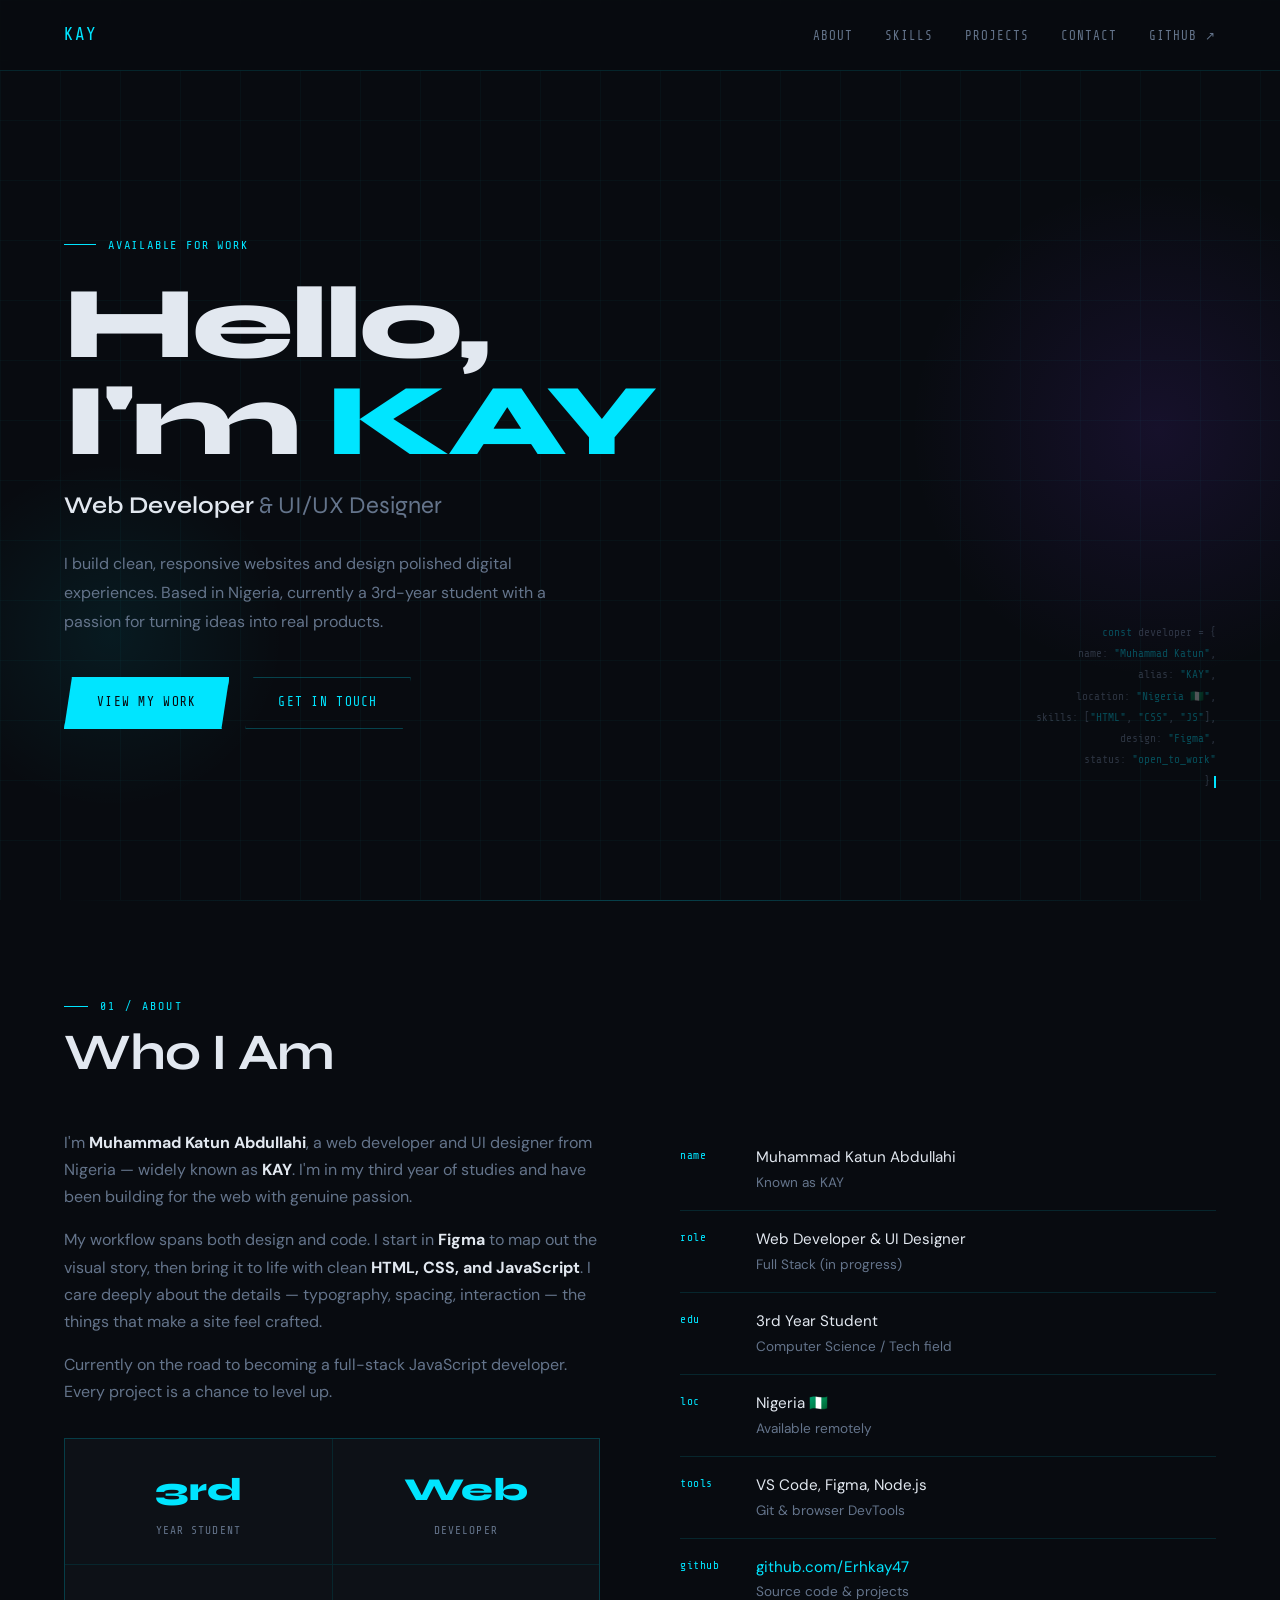
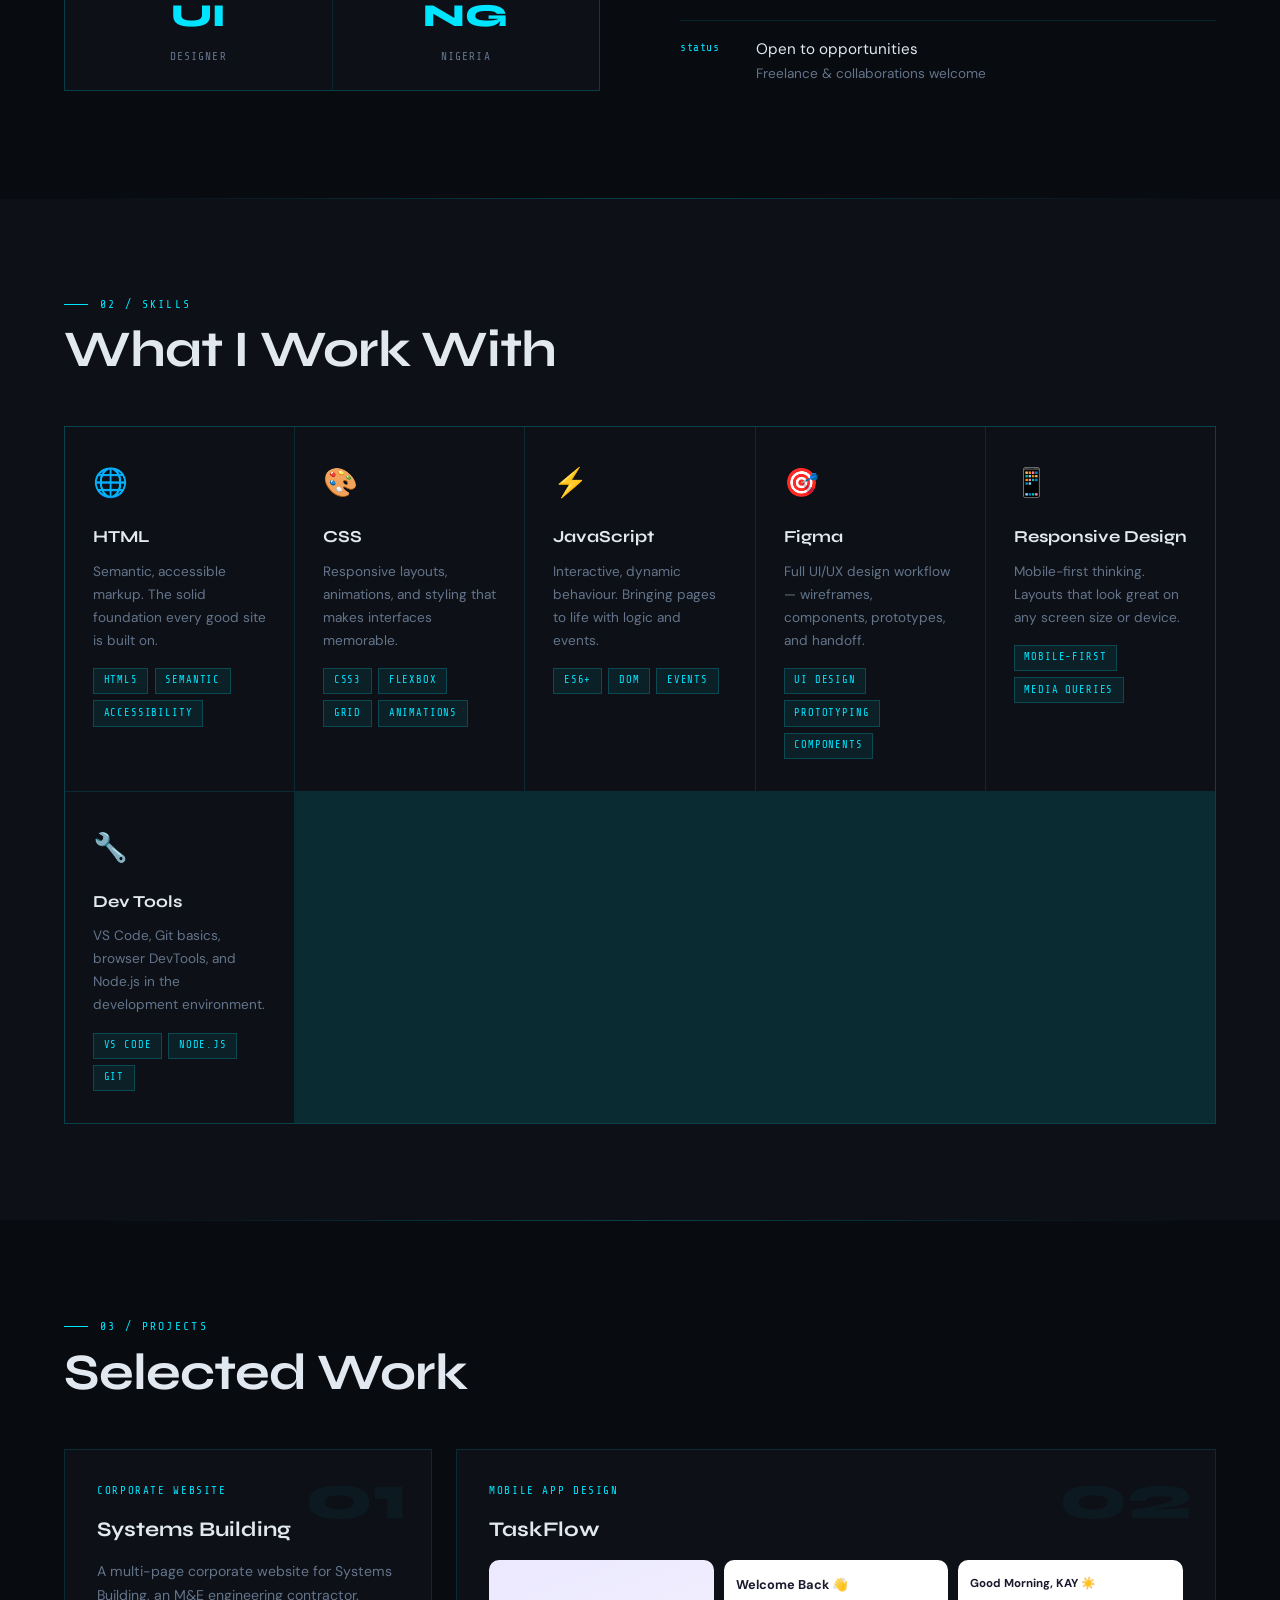
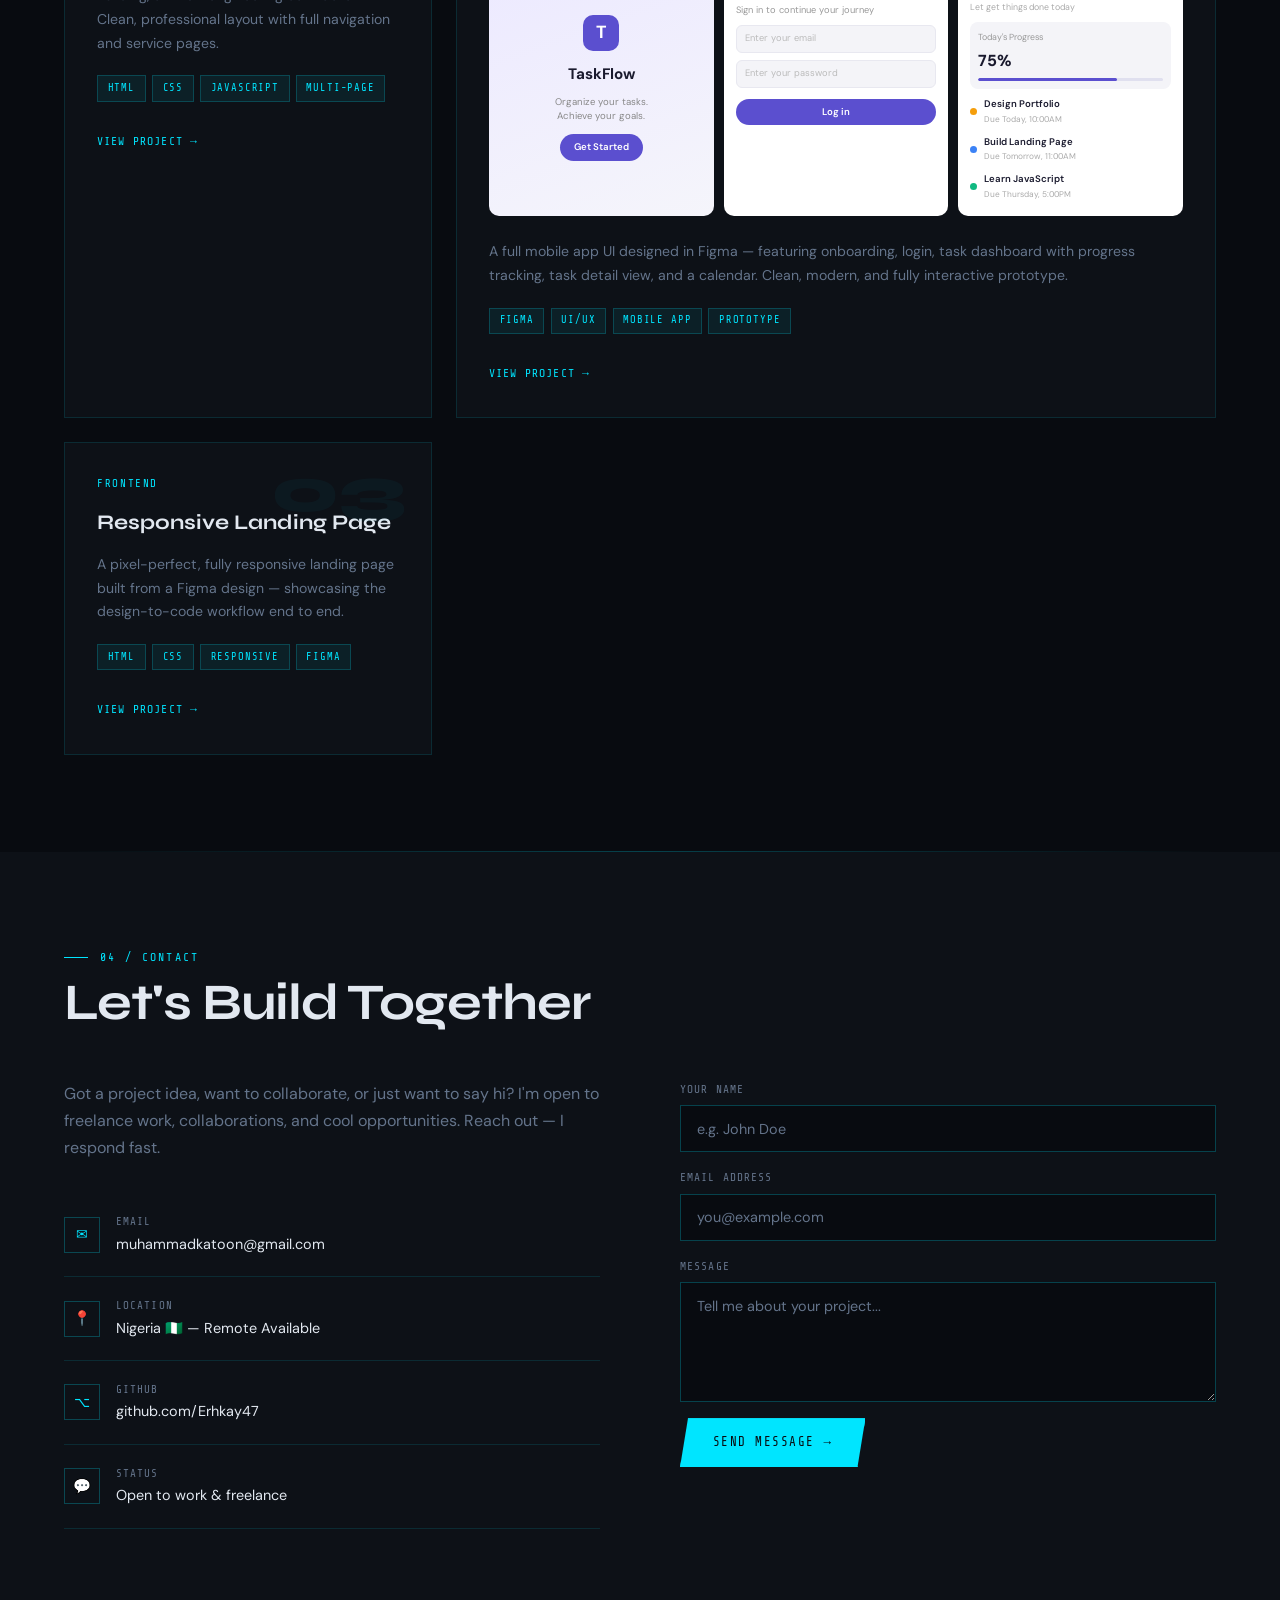
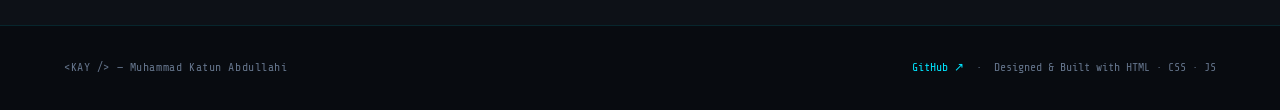
==== commit e9fdb141: "Fix navigation logo link in index.html" ====
--- a/index.html
+++ b/index.html
@@ -11,7 +11,7 @@
 
   <!-- NAV -->
   <nav>
-    <a href="#home" class="nav-logo">&lt;<span>KAY</span> /&gt;</a>
+    <a href="#home" class="nav-logo">KAY</a>
     <ul class="nav-links" id="navLinks">
       <li><a href="#about" class="nav-close-link">About</a></li>
       <li><a href="#skills" class="nav-close-link">Skills</a></li>
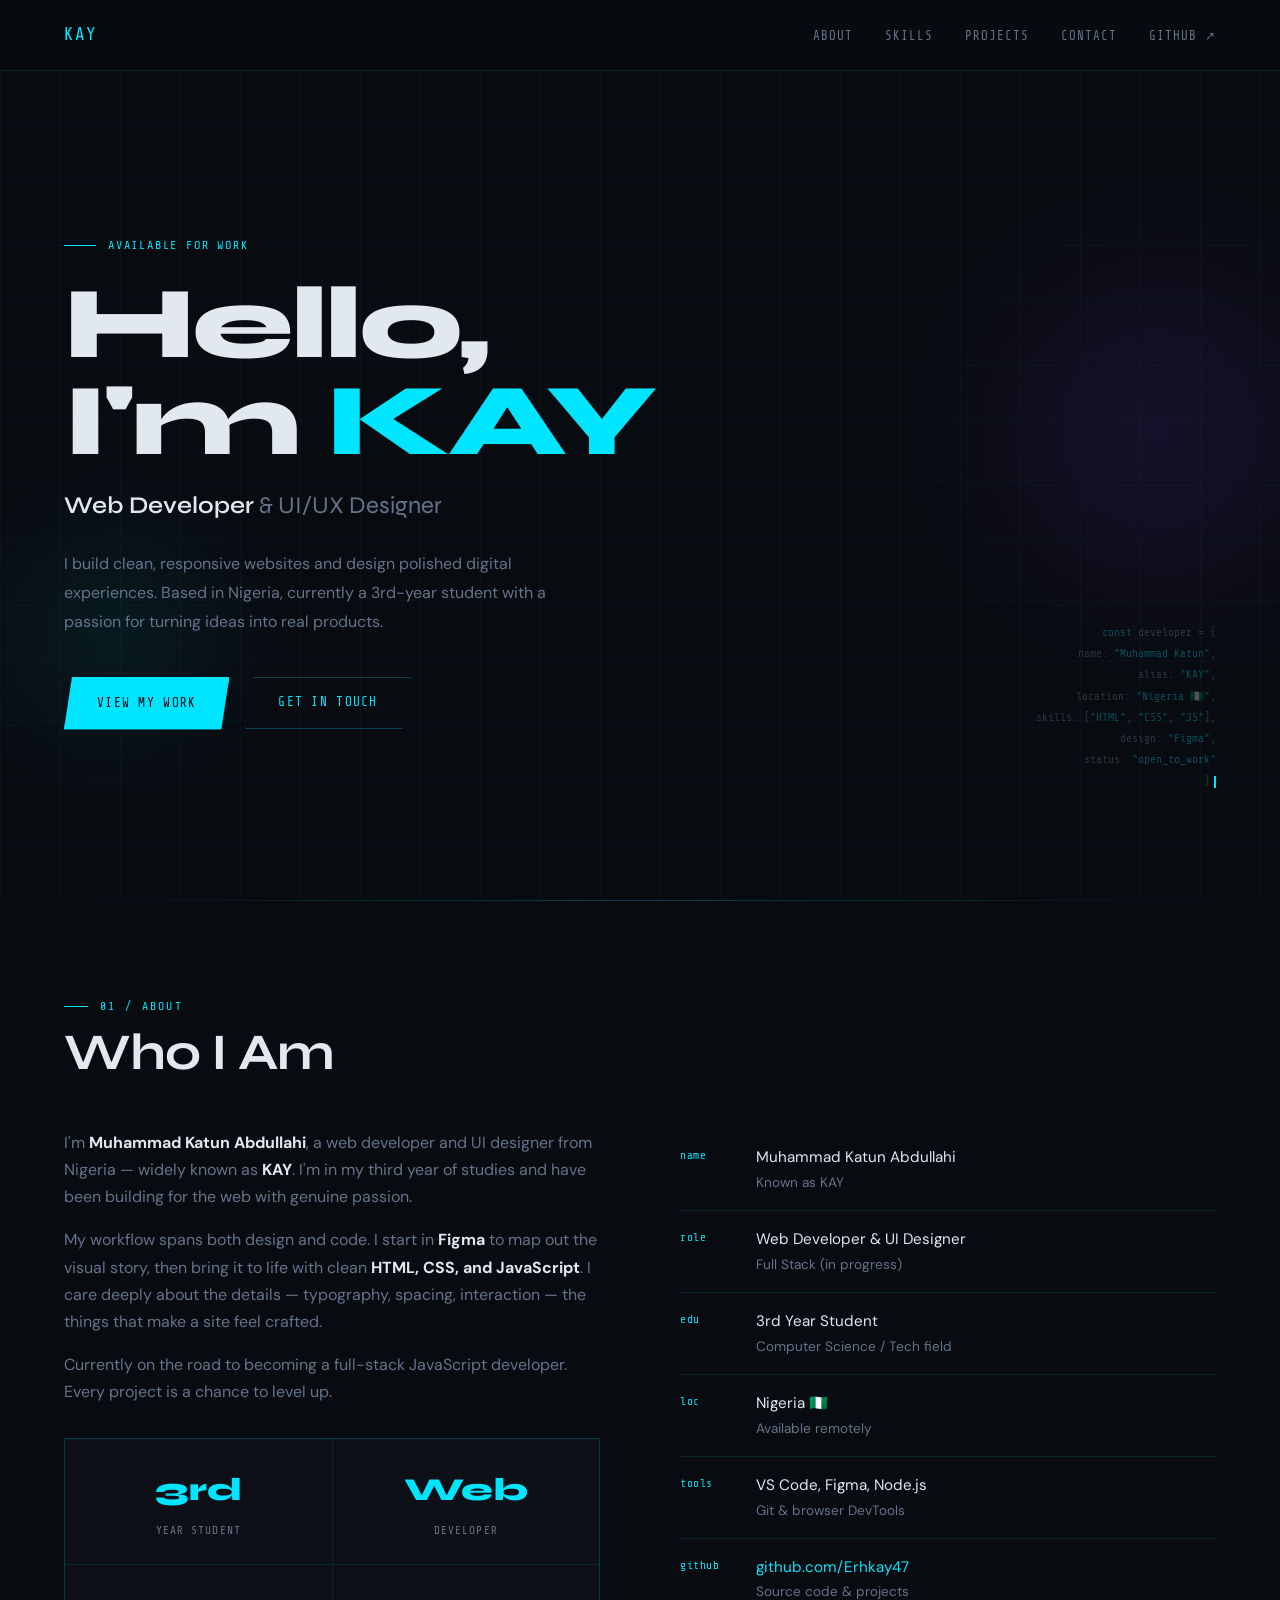
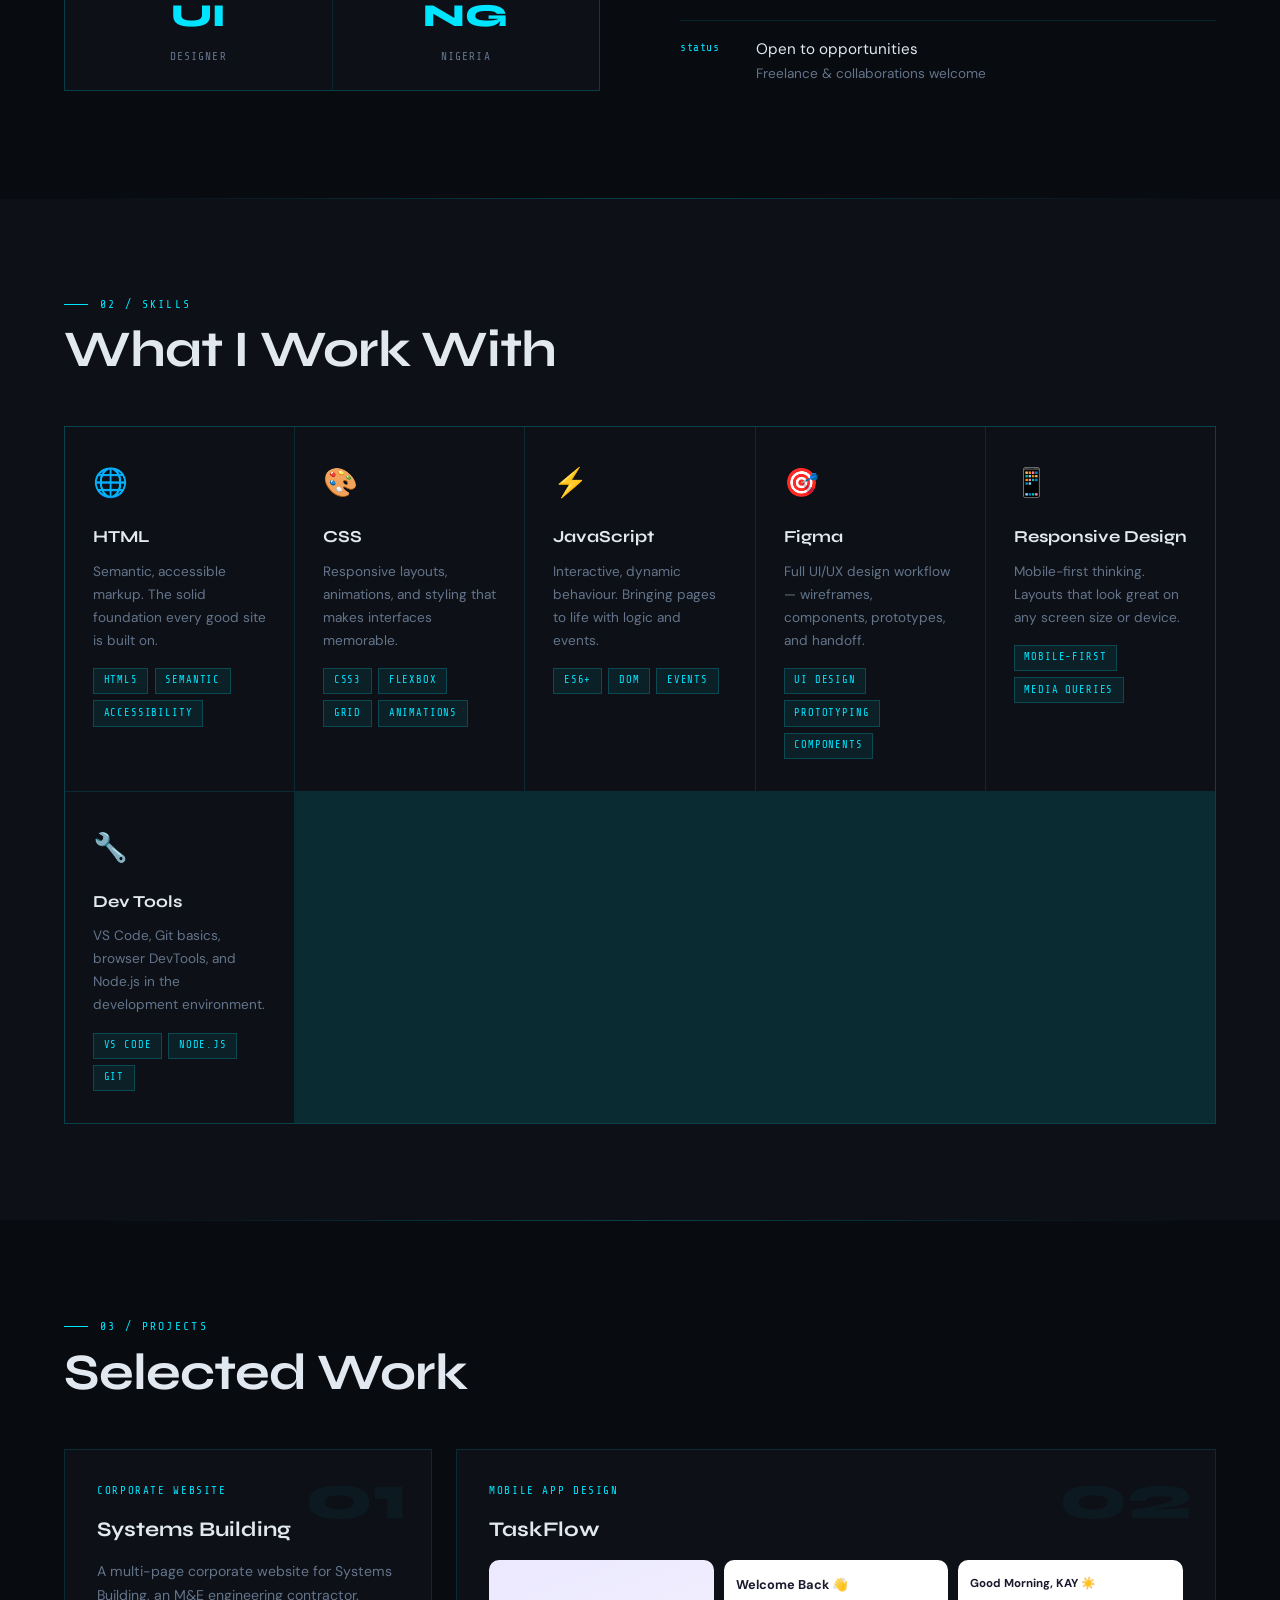
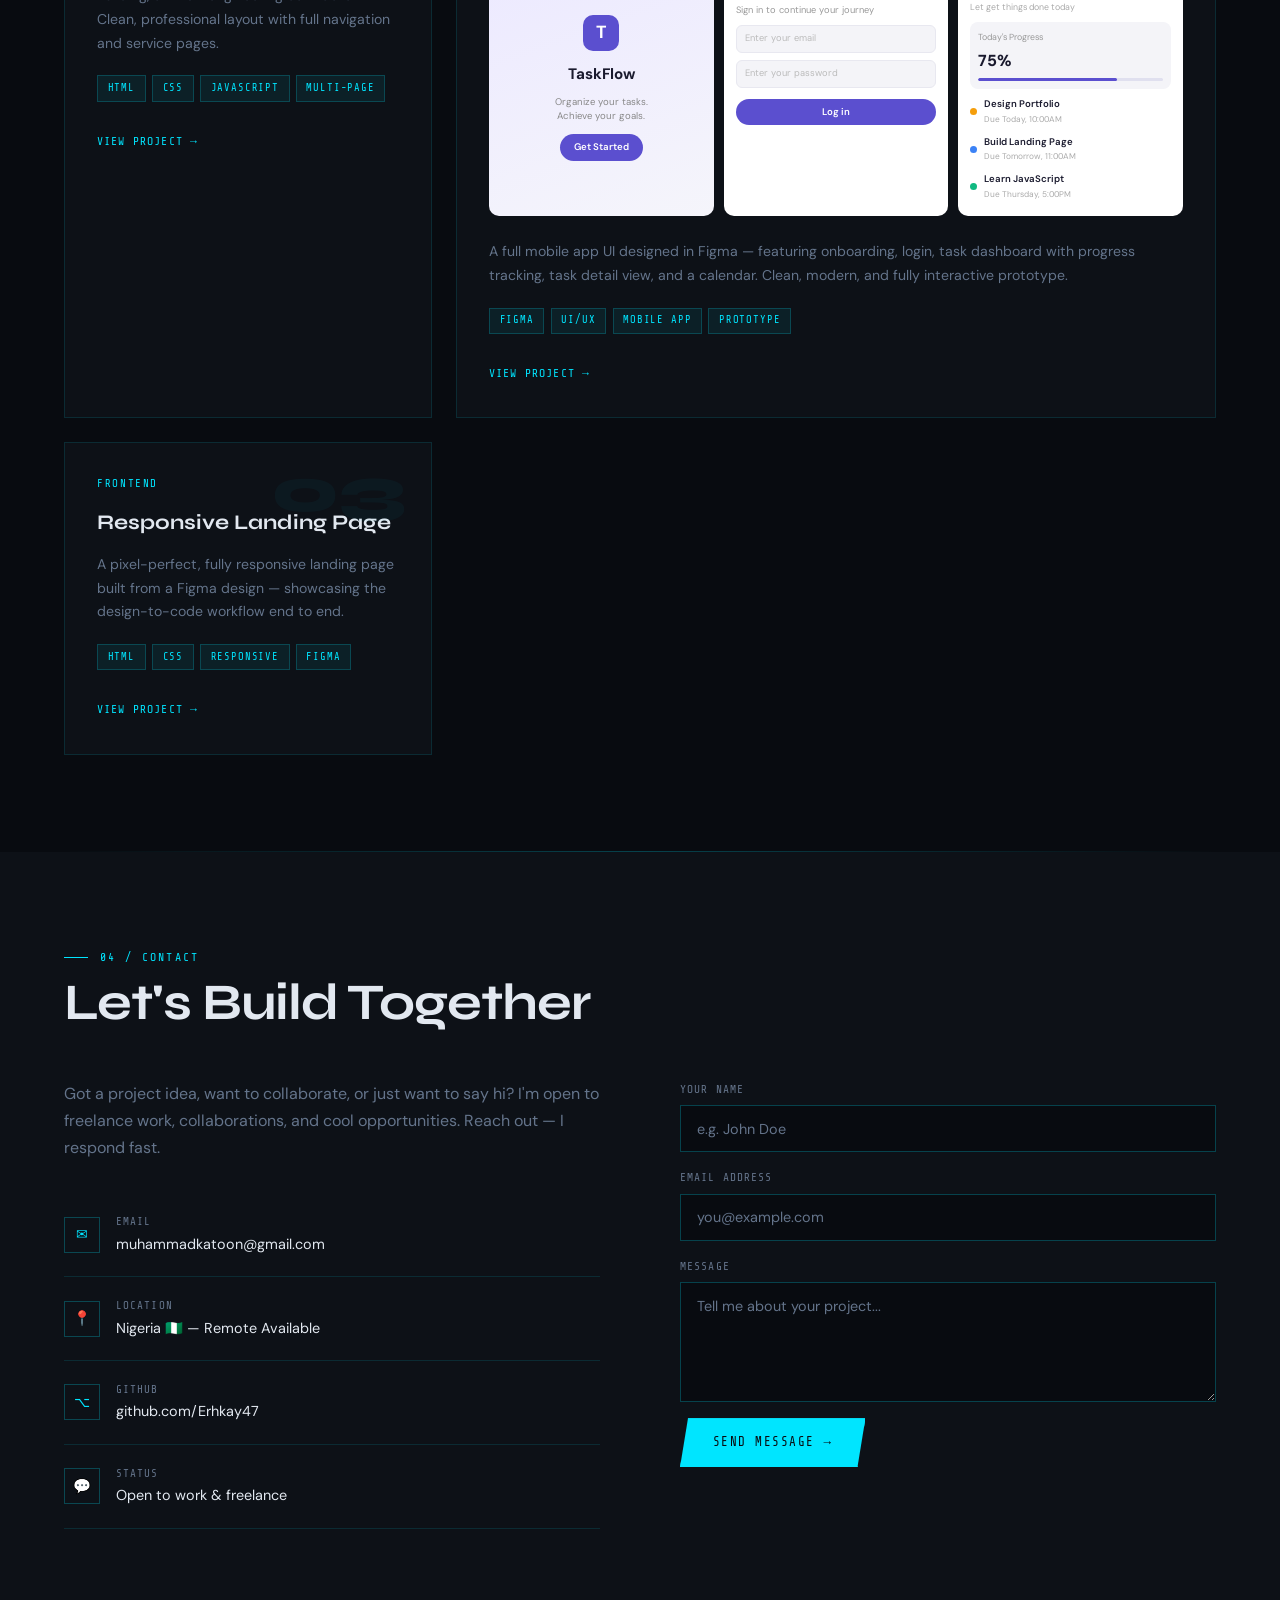
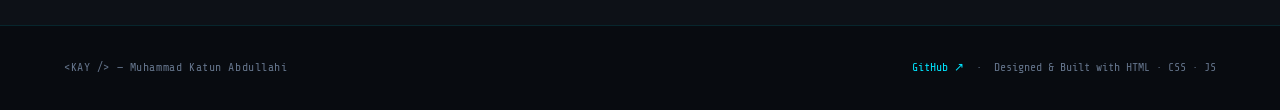
==== commit 250c2ba6: "Fix indentation in navigation section of index.html" ====
--- a/index.html
+++ b/index.html
@@ -10,7 +10,7 @@
 <body>
 
   <!-- NAV -->
-  <nav>
+  <nav>   
     <a href="#home" class="nav-logo">KAY</a>
     <ul class="nav-links" id="navLinks">
       <li><a href="#about" class="nav-close-link">About</a></li>
